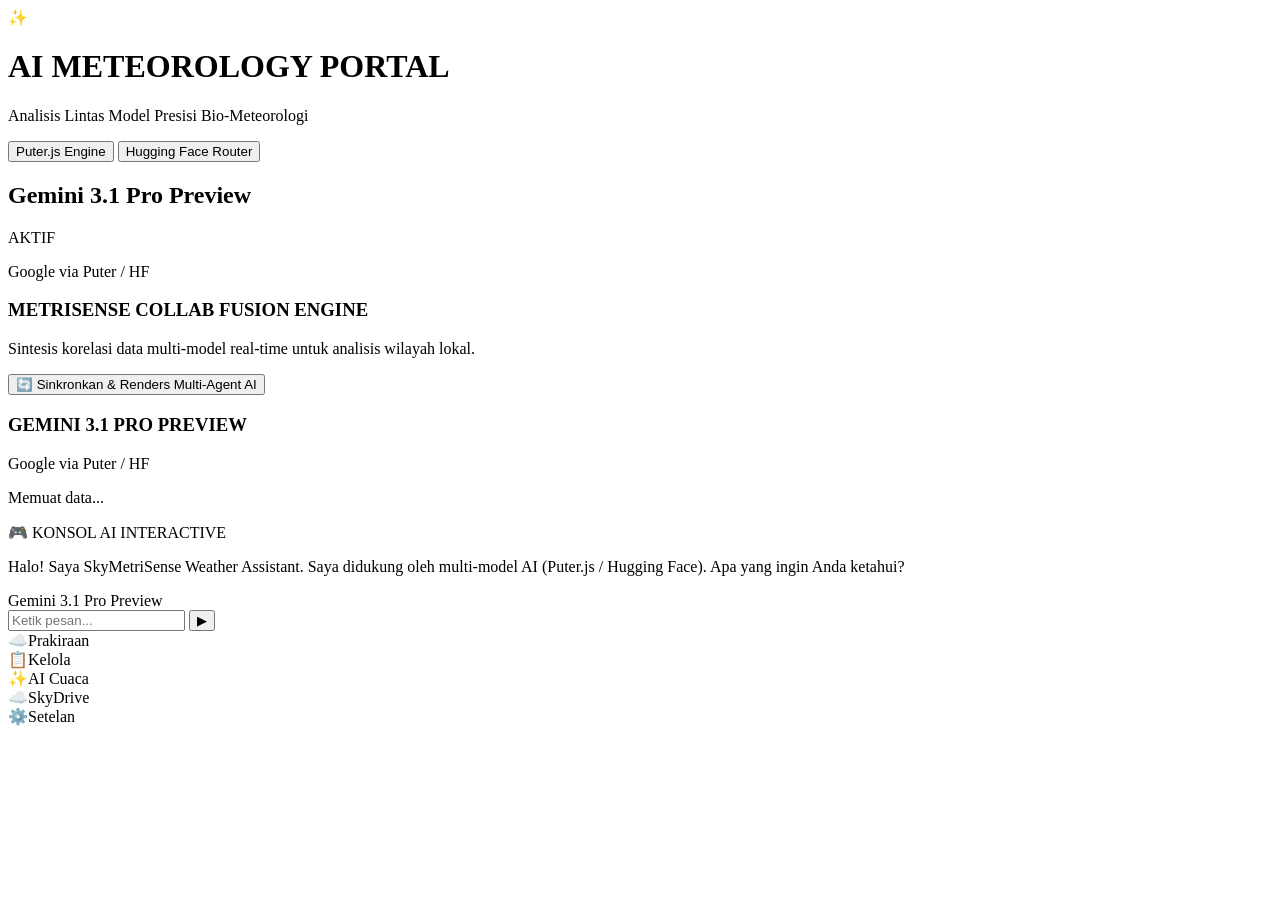
==== index.html @ d2cc190e "Add initial index.html for AI Meteorology Portal" ====
<!DOCTYPE html>
<html lang="id">
<head>
    <meta charset="UTF-8">
    <meta name="viewport" content="width=device-width, initial-scale=1.0">
    <title>AI Meteorology Portal - SkyMetriSense</title>
    <link rel="stylesheet" href="style.css">
</head>
<body>

    <iframe id="puter-iframe-bridge" src="https://username_kamu.github.io/skymetrisense-bridge/puter_bridge.html" style="display:none;"></iframe>

    <div class="app-container">
        <header class="main-header">
            <div class="logo-area">
                <span class="icon-sparkle">✨</span>
                <h1>AI METEOROLOGY PORTAL</h1>
            </div>
            <p class="subtitle">Analisis Lintas Model Presisi Bio-Meteorologi</p>
        </header>

        <div class="engine-toggle-container">
            <button id="btn-puter" class="toggle-btn active" onclick="setEngine('Puter.js Engine')">Puter.js Engine</button>
            <button id="btn-hf" class="toggle-btn" onclick="setEngine('Hugging Face Router')">Hugging Face Router</button>
        </div>

        <div class="model-badge-scroll" id="model-list-container"></div>

        <div class="active-model-card">
            <div class="card-header">
                <h2 id="display-model-name">Gemini 3.1 Pro Preview</h2>
                <span class="status-badge" id="display-badge-color">AKTIF</span>
            </div>
            <p class="provider-info" id="display-provider-info">Google via Puter / HF</p>
        </div>

        <div class="fusion-card">
            <h3>METRISENSE COLLAB FUSION ENGINE</h3>
            <p>Sintesis korelasi data multi-model real-time untuk analisis wilayah lokal.</p>
            <button class="btn-sync">🔄 Sinkronkan & Renders Multi-Agent AI</button>
        </div>

        <div class="synergy-matrix-card">
            <div class="matrix-header">
                <h3 id="matrix-title">GEMINI 3.1 PRO PREVIEW</h3>
                <span class="route-tag" id="matrix-route-tag">Google via Puter / HF</span>
            </div>
            <p class="matrix-desc" id="matrix-description">Memuat data...</p>
        </div>

        <section class="interactive-console">
            <div class="console-header">🎮 KONSOL AI INTERACTIVE</div>
            <div class="chat-box" id="chat-stream-box">
                <div class="chat-bubble ai">
                    <p>Halo! Saya SkyMetriSense Weather Assistant. Saya didukung oleh multi-model AI (Puter.js / Hugging Face). Apa yang ingin Anda ketahui?</p>
                    <span class="bubble-meta" id="chat-meta-name">Gemini 3.1 Pro Preview</span>
                </div>
            </div>

            <div class="chat-input-area">
                <input type="text" id="user-chat-input" placeholder="Ketik pesan..." onkeypress="handleEnterKey(event)">
                <button id="btn-send-chat" onclick="kirimPesanKeAi()">▶</button>
            </div>
        </section>

        <nav class="bottom-nav-bar">
            <div class="nav-item">☁️<span>Prakiraan</span></div>
            <div class="nav-item">📋<span>Kelola</span></div>
            <div class="nav-item active">✨<span>AI Cuaca</span></div>
            <div class="nav-item">☁️<span>SkyDrive</span></div>
            <div class="nav-item">⚙️<span>Setelan</span></div>
        </nav>
    </div>

    <script src="app.js"></script>
</body>
</html>
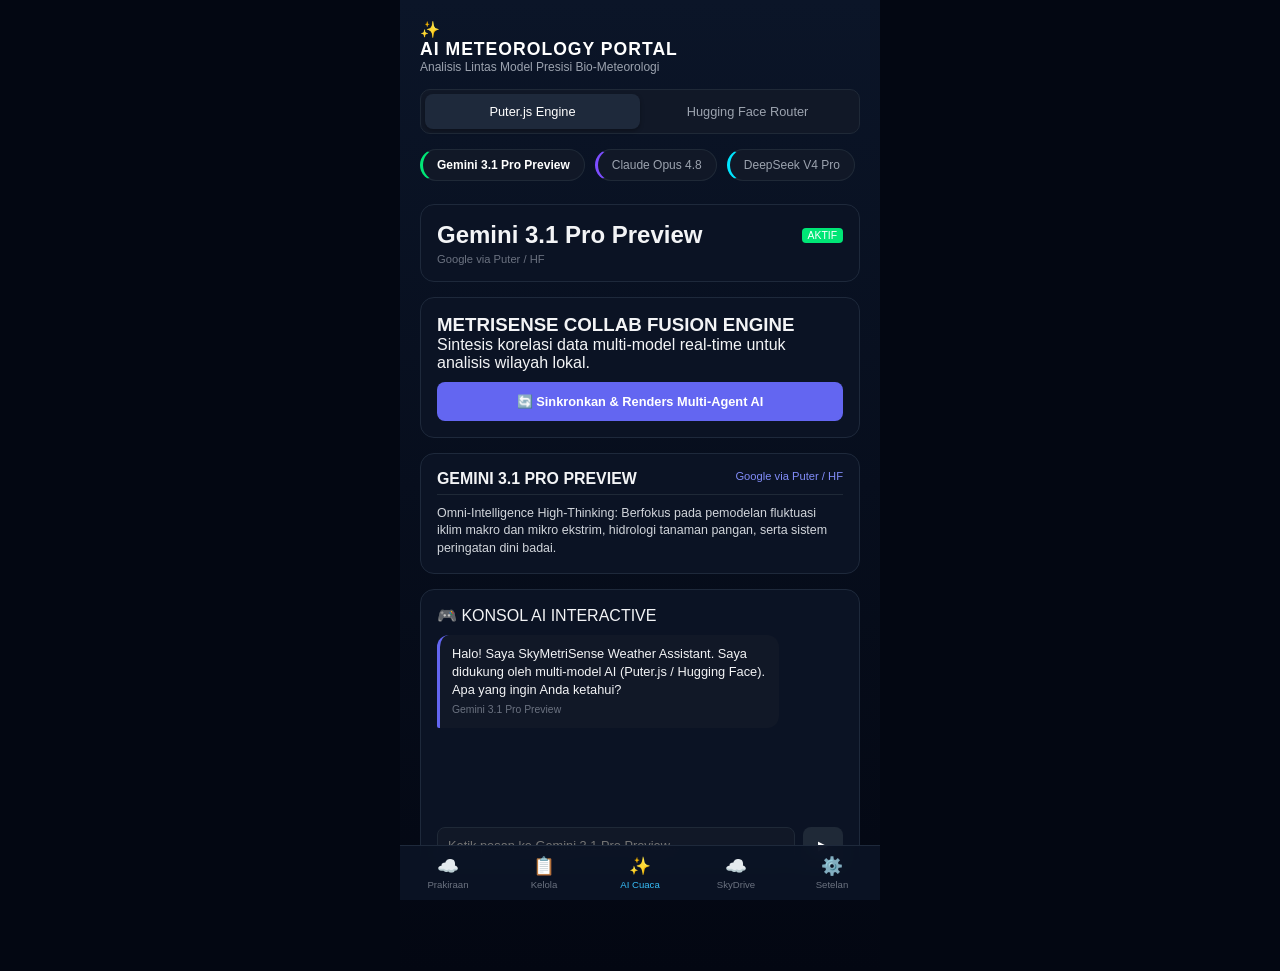
==== commit a47f41e8: "Update matrix description text in index.html" ====
--- a/index.html
+++ b/index.html
@@ -45,7 +45,7 @@
                 <h3 id="matrix-title">GEMINI 3.1 PRO PREVIEW</h3>
                 <span class="route-tag" id="matrix-route-tag">Google via Puter / HF</span>
             </div>
-            <p class="matrix-desc" id="matrix-description">Memuat data...</p>
+            <p class="matrix-desc" id="matrix-description">Memuat analisis keahlian biologis model...</p>
         </div>
 
         <section class="interactive-console">
--- a/style.css
+++ b/style.css
@@ -0,0 +1,45 @@
+/* File: style.css */
+* { box-sizing: border-box; margin: 0; padding: 0; font-family: 'Segoe UI', sans-serif; }
+body { background-color: #030712; color: #f3f4f6; display: flex; justify-content: center; }
+
+.app-container {
+    width: 100%; max-width: 480px; min-height: 100vh;
+    background: linear-gradient(180deg, #0b1528 0%, #030712 100%);
+    padding: 20px 20px 90px 20px; display: flex; flex-direction: column; gap: 15px;
+}
+
+.main-header h1 { font-size: 1.1rem; color: #ffffff; letter-spacing: 1px; }
+.main-header .subtitle { font-size: 0.75rem; color: #9ca3af; }
+
+.engine-toggle-container { display: grid; grid-template-columns: 1fr 1fr; background-color: #111827; padding: 4px; border-radius: 10px; border: 1px solid #1f2937; }
+.toggle-btn { background: transparent; border: none; color: #9ca3af; padding: 10px; font-size: 0.8rem; border-radius: 8px; cursor: pointer; }
+.toggle-btn.active { background-color: #1e293b; color: #ffffff; box-shadow: 0 2px 4px rgba(0,0,0,0.3); }
+
+.model-badge-scroll { display: flex; gap: 10px; overflow-x: auto; padding-bottom: 8px; }
+.badge-item { padding: 8px 14px; border-radius: 20px; font-size: 0.75rem; white-space: nowrap; cursor: pointer; background-color: #111827; border: 1px solid #1f2937; color: #9ca3af; }
+.badge-item.selected { color: #ffffff; font-weight: 600; }
+
+.active-model-card, .fusion-card, .synergy-matrix-card, .interactive-console { background-color: #0b1324; border: 1px solid #1e293b; border-radius: 14px; padding: 16px; }
+.card-header { display: flex; justify-content: space-between; align-items: center; }
+.status-badge { font-size: 0.65rem; padding: 2px 6px; border-radius: 4px; }
+.provider-info { font-size: 0.7rem; color: #6b7280; margin-top: 4px; }
+.btn-sync { width: 100%; padding: 12px; background-color: #6366f1; border: none; color: white; border-radius: 8px; margin-top: 10px; font-weight: 600; font-size: 0.8rem; cursor: pointer; }
+
+.matrix-header { display: flex; justify-content: space-between; font-size: 0.85rem; margin-bottom: 10px; border-bottom: 1px solid #1f2937; padding-bottom: 6px; }
+.route-tag { font-size: 0.7rem; color: #818cf8; }
+.matrix-desc { font-size: 0.78rem; color: #d1d5db; line-height: 1.4; }
+
+.chat-box { height: 180px; overflow-y: auto; display: flex; flex-direction: column; gap: 10px; padding-right: 4px; margin-top: 10px; }
+.chat-bubble { max-width: 85%; padding: 10px 12px; border-radius: 12px; font-size: 0.8rem; line-height: 1.4; }
+.chat-bubble.ai { background-color: #111827; align-self: flex-start; border-bottom-left-radius: 2px; border-left: 3px solid #6366f1; }
+.chat-bubble.user { background-color: #1e293b; align-self: flex-end; border-bottom-right-radius: 2px; }
+.bubble-meta { display: block; font-size: 0.65rem; color: #6b7280; margin-top: 4px; }
+
+.chat-input-area { display: flex; gap: 8px; margin-top: 12px; }
+.chat-input-area input { flex: 1; background-color: #111827; border: 1px solid #1f2937; border-radius: 8px; padding: 10px; color: white; font-size: 0.8rem; }
+.chat-input-area button { background-color: #1f2937; border: none; color: white; width: 40px; border-radius: 8px; cursor: pointer; }
+
+.bottom-nav-bar { position: fixed; bottom: 0; left: 50%; transform: translateX(-50%); width: 100%; max-width: 480px; background-color: rgba(11, 19, 36, 0.95); border-top: 1px solid #1e293b; display: grid; grid-template-columns: repeat(5, 1fr); padding: 10px 0; backdrop-filter: blur(10px); z-index: 9999; }
+.nav-item { display: flex; flex-direction: column; align-items: center; font-size: 1.1rem; color: #6b7280; cursor: pointer; }
+.nav-item span { font-size: 0.6rem; margin-top: 2px; }
+.nav-item.active { color: #38bdf8; }
